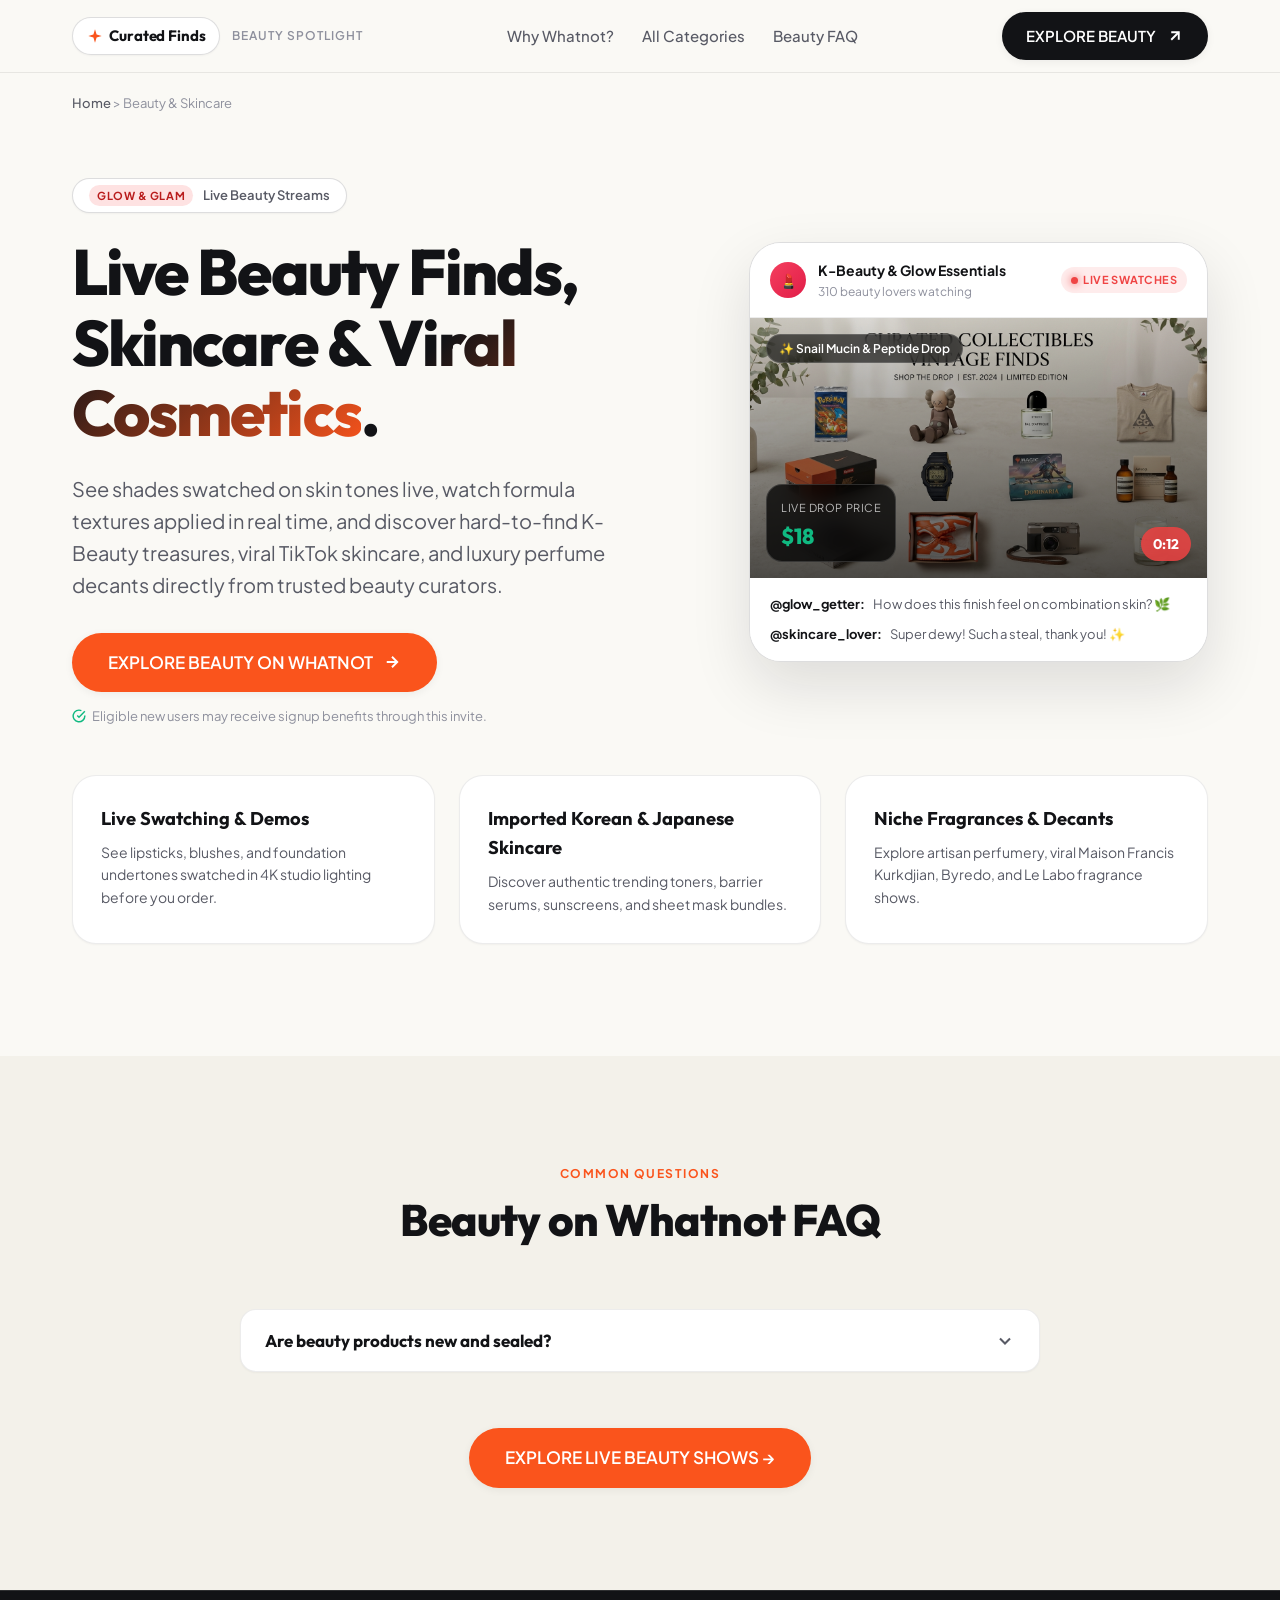
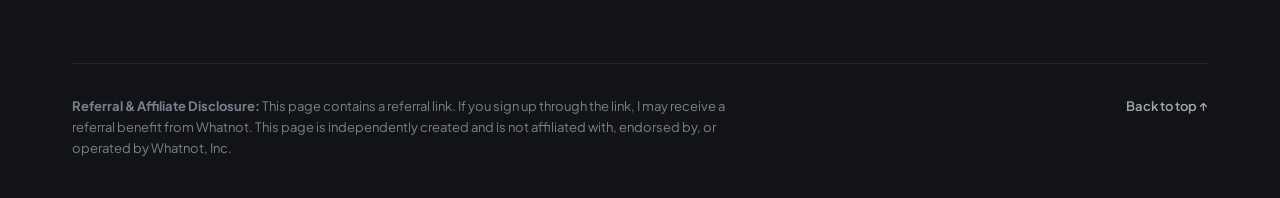
==== beauty/index.html @ 0fea1de8 "feat: complete Pinterest to Whatnot referral funnel and growth engine" ====
<!DOCTYPE html>
<html lang="en">
<head>
  <meta charset="UTF-8">
  <meta name="viewport" content="width=device-width, initial-scale=1.0">
  <title>Live Beauty Finds, Korean Skincare &amp; Viral Cosmetics | Whatnot</title>
  
  <meta name="description" content="Discover live beauty shopping. Korean skincare routines, viral cosmetics, luxury perfume drops, and self-care essentials streamed live on Whatnot.">
  <meta name="keywords" content="beauty finds, korean skincare, viral makeup, luxury perfume, live beauty shopping, whatnot beauty">
  <meta name="robots" content="index, follow">
  <link rel="canonical" href="https://yourusername.github.io/beauty/">

  <meta property="og:type" content="article">
  <meta property="og:site_name" content="Live Shopping Discovery">
  <meta property="og:title" content="Live Beauty Finds &amp; Skincare Drops | Whatnot">
  <meta property="og:description" content="Watch beauty creators swatch products live, demonstrate skincare textures, and offer limited drops.">
  <meta property="og:image" content="../assets/og-image.jpg">
  <meta property="og:url" content="https://whatnot.com/invite/gittles">

  <link rel="preconnect" href="https://fonts.googleapis.com">
  <link rel="preconnect" href="https://fonts.gstatic.com" crossorigin>
  <link href="https://fonts.googleapis.com/css2?family=Outfit:wght@500;600;700;800&family=Plus+Jakarta+Sans:wght@400;500;600;700&display=swap" rel="stylesheet">
  <link rel="stylesheet" href="../styles.css">

  <script type="application/ld+json">
  {
    "@context": "https://schema.org",
    "@type": "ItemPage",
    "name": "Live Beauty & Skincare Shopping on Whatnot",
    "description": "Curated guide to live Korean skincare, viral makeup, and fragrance streams.",
    "breadcrumb": "Home > Categories > Beauty"
  }
  </script>
</head>
<body>

  <a href="#main-content" class="skip-link">Skip to main content</a>

  <header class="site-header" id="header">
    <div class="container header-container">
      <div class="brand-logo-wrap">
        <a href="../" class="brand-badge">
          <svg class="icon-sparkle" width="16" height="16" viewBox="0 0 24 24" fill="currentColor">
            <path d="M12 2L14.39 9.61L22 12L14.39 14.39L12 22L9.61 14.39L2 12L9.61 9.61L12 2Z"/>
          </svg>
          <span>Curated Finds</span>
        </a>
        <span class="brand-subtext">Beauty Spotlight</span>
      </div>

      <nav aria-label="Main Navigation">
        <ul class="nav-links">
          <li><a href="../#about" class="nav-link">Why Whatnot?</a></li>
          <li><a href="../#categories" class="nav-link">All Categories</a></li>
          <li><a href="#faq" class="nav-link">Beauty FAQ</a></li>
        </ul>
      </nav>

      <div class="header-cta-wrap">
        <a href="https://whatnot.com/invite/gittles" target="_blank" rel="noopener noreferrer" class="btn-primary" id="beauty-nav-cta">
          <span>EXPLORE BEAUTY</span>
          <svg class="btn-icon" viewBox="0 0 24 24" fill="none" stroke="currentColor" stroke-width="2.5">
            <line x1="7" y1="17" x2="17" y2="7"></line>
            <polyline points="7 7 17 7 17 17"></polyline>
          </svg>
        </a>
      </div>
    </div>
  </header>

  <main id="main-content">
    <div class="container">
      <div class="breadcrumb-nav">
        <a href="../">Home</a> &gt; <span>Beauty &amp; Skincare</span>
      </div>
    </div>

    <!-- Category Hero -->
    <section class="category-hero">
      <div class="container">
        <div class="hero-grid">
          
          <div class="hero-content fade-up">
            <div class="hero-pill">
              <span class="hero-pill-badge" style="background:#FEE2E2; color:#B91C1C;">Glow &amp; Glam</span>
              <span>Live Beauty Streams</span>
            </div>

            <h1 class="hero-title">
              Live Beauty Finds, Skincare &amp; <span class="hero-title-highlight">Viral Cosmetics</span>.
            </h1>

            <p class="hero-subtitle">
              See shades swatched on skin tones live, watch formula textures applied in real time, and discover hard-to-find K-Beauty treasures, viral TikTok skincare, and luxury perfume decants directly from trusted beauty curators.
            </p>

            <div class="hero-cta-group">
              <a href="https://whatnot.com/invite/gittles" target="_blank" rel="noopener noreferrer" class="btn-primary btn-accent btn-large" id="beauty-hero-cta">
                <span>EXPLORE BEAUTY ON WHATNOT</span>
                <svg class="btn-icon" viewBox="0 0 24 24" fill="none" stroke="currentColor" stroke-width="2.5">
                  <line x1="5" y1="12" x2="19" y2="12"></line>
                  <polyline points="12 5 19 12 12 19"></polyline>
                </svg>
              </a>

              <div class="cta-disclaimer">
                <svg viewBox="0 0 24 24" fill="none" stroke="currentColor" stroke-width="2.5">
                  <path d="M22 11.08V12a10 10 0 1 1-5.93-9.14"></path>
                  <polyline points="22 4 12 14.01 9 11.01"></polyline>
                </svg>
                <span>Eligible new users may receive signup benefits through this invite.</span>
              </div>
            </div>
          </div>

          <!-- Visual Card -->
          <div class="hero-visual fade-up">
            <div class="hero-main-card">
              <div class="stream-header">
                <div class="stream-host">
                  <div class="stream-avatar" style="background: linear-gradient(135deg, #F43F5E, #E11D48);">💄</div>
                  <div class="stream-info">
                    <h4>K-Beauty &amp; Glow Essentials</h4>
                    <p>310 beauty lovers watching</p>
                  </div>
                </div>
                <div class="live-indicator"><span class="pulse-dot"></span> LIVE SWATCHES</div>
              </div>
              <div class="stream-visual-preview" style="background: #3B1E2B url('../assets/og-image.jpg') center/cover no-repeat;">
                <div class="preview-tag">✨ Snail Mucin &amp; Peptide Drop</div>
                <div class="preview-bid-overlay">
                  <div class="current-bid-box">
                    <span class="bid-label">Live Drop Price</span>
                    <div class="bid-value">$18</div>
                  </div>
                  <div class="timer-box">0:12</div>
                </div>
              </div>
              <div class="stream-chat-preview">
                <div class="chat-bubble">
                  <span class="chat-user">@glow_getter:</span>
                  <span class="chat-msg">How does this finish feel on combination skin? 🌿</span>
                </div>
                <div class="chat-bubble">
                  <span class="chat-user">@skincare_lover:</span>
                  <span class="chat-msg">Super dewy! Such a steal, thank you! ✨</span>
                </div>
              </div>
            </div>
          </div>

        </div>

        <div class="category-highlights-grid fade-up">
          <div class="cat-highlight-item">
            <h4>Live Swatching &amp; Demos</h4>
            <p>See lipsticks, blushes, and foundation undertones swatched in 4K studio lighting before you order.</p>
          </div>
          <div class="cat-highlight-item">
            <h4>Imported Korean &amp; Japanese Skincare</h4>
            <p>Discover authentic trending toners, barrier serums, sunscreens, and sheet mask bundles.</p>
          </div>
          <div class="cat-highlight-item">
            <h4>Niche Fragrances &amp; Decants</h4>
            <p>Explore artisan perfumery, viral Maison Francis Kurkdjian, Byredo, and Le Labo fragrance shows.</p>
          </div>
        </div>

      </div>
    </section>

    <!-- FAQ Section -->
    <section class="section section-alt" id="faq">
      <div class="container">
        <div class="section-header fade-up">
          <span class="section-tag">Common Questions</span>
          <h2 class="section-title">Beauty on Whatnot FAQ</h2>
        </div>

        <div class="faq-wrap fade-up">
          <div class="faq-item">
            <button class="faq-question" type="button">
              <span>Are beauty products new and sealed?</span>
              <svg class="faq-icon" viewBox="0 0 24 24" fill="none" stroke="currentColor" stroke-width="2.5"><polyline points="6 9 12 15 18 9"></polyline></svg>
            </button>
            <div class="faq-answer">
              <p>Yes. Sellers clearly display safety seals, batch codes, and expiration dates live on camera so you know every product is sealed and pristine.</p>
            </div>
          </div>
        </div>

        <div class="category-bottom-cta fade-up">
          <a href="https://whatnot.com/invite/gittles" target="_blank" rel="noopener noreferrer" class="btn-primary btn-accent btn-large" id="beauty-bottom-cta">
            <span>EXPLORE LIVE BEAUTY SHOWS &rarr;</span>
          </a>
        </div>
      </div>
    </section>

  </main>

  <div class="mobile-sticky-bar" id="mobile-sticky-cta">
    <div class="sticky-text">
      <span class="sticky-title">Explore Live Beauty</span>
      <span class="sticky-sub">Watch skincare &amp; makeup streams</span>
    </div>
    <a href="https://whatnot.com/invite/gittles" target="_blank" rel="noopener noreferrer" class="sticky-btn" id="mobile-sticky-beauty-btn">
      <span>Join Free &rarr;</span>
    </a>
  </div>

  <footer class="site-footer">
    <div class="container">
      <div class="footer-bottom">
        <p class="footer-disclaimer">
          <strong>Referral &amp; Affiliate Disclosure:</strong> This page contains a referral link. If you sign up through the link, I may receive a referral benefit from Whatnot. This page is independently created and is not affiliated with, endorsed by, or operated by Whatnot, Inc.
        </p>
        <a href="#header" class="back-to-top"><span>Back to top &uarr;</span></a>
      </div>
    </div>
  </footer>

  <script src="../script.js"></script>
  <script src="../analytics.js"></script>
</body>
</html>
---- styles.css ----
/* ==========================================================================
   WHATNOT PINTEREST LANDING PAGE - MODERN EDITORIAL DESIGN SYSTEM
   ========================================================================== */

:root {
  /* Color Palette - Refined Editorial Neutrals & Modern Accents */
  --bg-primary: #FAF9F5;
  --bg-secondary: #F3F1EA;
  --bg-card: #FFFFFF;
  --bg-card-hover: #FFFFFF;
  --bg-dark: #121316;
  --bg-dark-card: #1C1E24;
  
  --text-primary: #121316;
  --text-secondary: #585A65;
  --text-muted: #8E909D;
  --text-inverse: #FFFFFF;
  --text-inverse-muted: #A3A6B4;
  
  --accent-brand: #FA541C;
  --accent-brand-hover: #E0440E;
  --accent-brand-soft: #FFF2EB;
  --accent-live: #EF4444;
  --accent-emerald: #10B981;
  --accent-amber: #F59E0B;
  --accent-indigo: #6366F1;
  --accent-purple: #8B5CF6;
  
  --border-light: rgba(18, 19, 22, 0.08);
  --border-medium: rgba(18, 19, 22, 0.14);
  --border-dark: rgba(255, 255, 255, 0.12);
  
  /* Elevation & Shadows */
  --shadow-xs: 0 1px 2px rgba(18, 19, 22, 0.04);
  --shadow-sm: 0 2px 8px rgba(18, 19, 22, 0.06);
  --shadow-md: 0 8px 24px rgba(18, 19, 22, 0.08);
  --shadow-lg: 0 16px 40px rgba(18, 19, 22, 0.10);
  --shadow-xl: 0 24px 60px rgba(18, 19, 22, 0.12);
  --shadow-glow: 0 0 35px rgba(250, 84, 28, 0.25);
  
  /* Typography */
  --font-sans: 'Plus Jakarta Sans', -apple-system, BlinkMacSystemFont, 'Segoe UI', Roboto, sans-serif;
  --font-display: 'Outfit', -apple-system, BlinkMacSystemFont, sans-serif;
  
  /* Layout */
  --container-max: 1200px;
  --container-padding: clamp(1rem, 4vw, 2rem);
  --radius-sm: 8px;
  --radius-md: 16px;
  --radius-lg: 24px;
  --radius-xl: 32px;
  --radius-full: 9999px;
  
  /* Transitions */
  --transition-fast: 0.18s cubic-bezier(0.16, 1, 0.3, 1);
  --transition-smooth: 0.3s cubic-bezier(0.16, 1, 0.3, 1);
  --transition-slow: 0.6s cubic-bezier(0.16, 1, 0.3, 1);
}

/* Base Reset & Document Setup */
*, *::before, *::after {
  box-sizing: border-box;
  margin: 0;
  padding: 0;
}

html {
  scroll-behavior: smooth;
  -webkit-text-size-adjust: 100%;
  font-size: 16px;
}

body {
  font-family: var(--font-sans);
  background-color: var(--bg-primary);
  color: var(--text-primary);
  line-height: 1.6;
  overflow-x: hidden;
  -webkit-font-smoothing: antialiased;
  -moz-osx-font-smoothing: grayscale;
  padding-bottom: 70px; /* Space for mobile sticky CTA */
}

@media (min-width: 768px) {
  body {
    padding-bottom: 0;
  }
}

img, svg {
  display: block;
  max-width: 100%;
  height: auto;
}

a {
  color: inherit;
  text-decoration: none;
}

button {
  font-family: inherit;
  cursor: pointer;
  border: none;
  background: none;
}

/* Accessibility */
.skip-link {
  position: absolute;
  top: -60px;
  left: 20px;
  background: var(--text-primary);
  color: var(--text-inverse);
  padding: 10px 18px;
  z-index: 1000;
  border-radius: var(--radius-sm);
  font-weight: 600;
  transition: top var(--transition-fast);
}

.skip-link:focus {
  top: 20px;
}

.sr-only {
  position: absolute;
  width: 1px;
  height: 1px;
  padding: 0;
  margin: -1px;
  overflow: hidden;
  clip: rect(0, 0, 0, 0);
  white-space: nowrap;
  border: 0;
}

/* Container */
.container {
  width: 100%;
  max-width: var(--container-max);
  margin-left: auto;
  margin-right: auto;
  padding-left: var(--container-padding);
  padding-right: var(--container-padding);
}

/* ==========================================================================
   BANNER TICKER (Live Activity Simulation)
   ========================================================================== */
.live-ticker-wrap {
  background-color: var(--bg-dark);
  color: var(--text-inverse);
  padding: 8px 0;
  font-size: 0.8125rem;
  overflow: hidden;
  white-space: nowrap;
  position: relative;
  z-index: 40;
  border-bottom: 1px solid rgba(255, 255, 255, 0.08);
}

.ticker-track {
  display: inline-flex;
  gap: 3rem;
  animation: tickerSlide 38s linear infinite;
}

.ticker-track:hover {
  animation-play-state: paused;
}

.ticker-item {
  display: inline-flex;
  align-items: center;
  gap: 0.6rem;
  font-weight: 500;
  color: var(--text-inverse-muted);
}

.ticker-item strong {
  color: var(--text-inverse);
}

.pulse-dot {
  width: 7px;
  height: 7px;
  background-color: var(--accent-live);
  border-radius: 50%;
  box-shadow: 0 0 8px var(--accent-live);
  animation: pulse 1.8s infinite ease-in-out;
}

.pulse-dot.green {
  background-color: var(--accent-emerald);
  box-shadow: 0 0 8px var(--accent-emerald);
}

@keyframes tickerSlide {
  0% { transform: translateX(0); }
  100% { transform: translateX(-50%); }
}

@keyframes pulse {
  0%, 100% { transform: scale(1); opacity: 1; }
  50% { transform: scale(1.4); opacity: 0.6; }
}

/* ==========================================================================
   NAVIGATION BAR
   ========================================================================== */
.site-header {
  position: sticky;
  top: 0;
  z-index: 50;
  background: rgba(250, 249, 245, 0.92);
  backdrop-filter: blur(16px);
  -webkit-backdrop-filter: blur(16px);
  border-bottom: 1px solid var(--border-light);
  transition: all var(--transition-smooth);
}

.header-container {
  display: flex;
  align-items: center;
  justify-content: space-between;
  height: 72px;
}

.brand-logo-wrap {
  display: flex;
  align-items: center;
  gap: 0.75rem;
}

.brand-badge {
  display: inline-flex;
  align-items: center;
  gap: 0.4rem;
  background: var(--bg-card);
  border: 1px solid var(--border-medium);
  padding: 6px 14px;
  border-radius: var(--radius-full);
  font-family: var(--font-display);
  font-size: 0.9375rem;
  font-weight: 700;
  letter-spacing: -0.01em;
  box-shadow: var(--shadow-xs);
  color: var(--text-primary);
}

.brand-badge .icon-sparkle {
  color: var(--accent-brand);
}

.brand-subtext {
  font-size: 0.75rem;
  font-weight: 600;
  text-transform: uppercase;
  letter-spacing: 0.08em;
  color: var(--text-muted);
  display: none;
}

@media (min-width: 640px) {
  .brand-subtext {
    display: inline-block;
  }
}

.nav-links {
  display: none;
  align-items: center;
  gap: 1.75rem;
  list-style: none;
}

@media (min-width: 960px) {
  .nav-links {
    display: flex;
  }
}

.nav-link {
  font-size: 0.9375rem;
  font-weight: 500;
  color: var(--text-secondary);
  transition: color var(--transition-fast);
  position: relative;
  padding: 4px 0;
}

.nav-link:hover {
  color: var(--text-primary);
}

.nav-link::after {
  content: '';
  position: absolute;
  bottom: 0;
  left: 0;
  width: 0%;
  height: 2px;
  background: var(--accent-brand);
  transition: width var(--transition-fast);
  border-radius: 2px;
}

.nav-link:hover::after {
  width: 100%;
}

.header-cta-wrap {
  display: flex;
  align-items: center;
  gap: 1rem;
}

/* Primary Button Styles */
.btn-primary {
  display: inline-flex;
  align-items: center;
  justify-content: center;
  gap: 0.6rem;
  background: var(--text-primary);
  color: var(--text-inverse);
  font-family: var(--font-sans);
  font-size: 0.9375rem;
  font-weight: 600;
  padding: 12px 24px;
  border-radius: var(--radius-full);
  transition: all var(--transition-fast);
  box-shadow: var(--shadow-sm);
  cursor: pointer;
  position: relative;
  overflow: hidden;
  text-align: center;
}

.btn-primary::before {
  content: '';
  position: absolute;
  top: 0;
  left: -100%;
  width: 100%;
  height: 100%;
  background: linear-gradient(90deg, transparent, rgba(255, 255, 255, 0.18), transparent);
  transition: left 0.6s ease;
}

.btn-primary:hover {
  background: #000000;
  transform: translateY(-2px);
  box-shadow: var(--shadow-md);
  color: var(--text-inverse);
}

.btn-primary:hover::before {
  left: 100%;
}

.btn-accent {
  background: var(--accent-brand);
  color: #FFFFFF;
}

.btn-accent:hover {
  background: var(--accent-brand-hover);
  box-shadow: var(--shadow-glow);
}

.btn-large {
  padding: 16px 36px;
  font-size: 1.0625rem;
}

.btn-icon {
  width: 18px;
  height: 18px;
  transition: transform var(--transition-fast);
}

.btn-primary:hover .btn-icon {
  transform: translateX(3px);
}

/* ==========================================================================
   HERO SECTION (Editorial, High-Impact)
   ========================================================================== */
.hero-section {
  padding: clamp(3rem, 7vw, 6rem) 0 clamp(3rem, 6vw, 4.5rem);
  position: relative;
}

.hero-grid {
  display: grid;
  grid-template-columns: 1fr;
  gap: 3.5rem;
  align-items: center;
}

@media (min-width: 1024px) {
  .hero-grid {
    grid-template-columns: 1.15fr 0.85fr;
  }
}

.hero-content {
  display: flex;
  flex-direction: column;
  align-items: flex-start;
}

.hero-pill {
  display: inline-flex;
  align-items: center;
  gap: 0.6rem;
  background: var(--bg-card);
  border: 1px solid var(--border-medium);
  padding: 6px 16px;
  border-radius: var(--radius-full);
  font-size: 0.8125rem;
  font-weight: 600;
  color: var(--text-secondary);
  margin-bottom: 1.5rem;
  box-shadow: var(--shadow-xs);
}

.hero-pill-badge {
  background: var(--accent-brand-soft);
  color: var(--accent-brand);
  font-size: 0.6875rem;
  font-weight: 700;
  text-transform: uppercase;
  padding: 2px 8px;
  border-radius: var(--radius-full);
  letter-spacing: 0.05em;
}

.hero-title {
  font-family: var(--font-display);
  font-size: clamp(2.35rem, 5vw, 4rem);
  line-height: 1.1;
  font-weight: 800;
  letter-spacing: -0.03em;
  color: var(--text-primary);
  margin-bottom: 1.5rem;
}

.hero-title-highlight {
  background: linear-gradient(135deg, #121316 20%, var(--accent-brand) 100%);
  -webkit-background-clip: text;
  -webkit-text-fill-color: transparent;
}

.hero-subtitle {
  font-size: clamp(1.0625rem, 1.8vw, 1.25rem);
  line-height: 1.6;
  color: var(--text-secondary);
  margin-bottom: 2rem;
  max-width: 580px;
}

.hero-cta-group {
  display: flex;
  flex-direction: column;
  align-items: flex-start;
  gap: 0.875rem;
  width: 100%;
}

@media (min-width: 480px) {
  .hero-cta-group {
    width: auto;
  }
}

.cta-disclaimer {
  font-size: 0.8125rem;
  color: var(--text-muted);
  display: flex;
  align-items: center;
  gap: 0.4rem;
}

.cta-disclaimer svg {
  width: 14px;
  height: 14px;
  color: var(--accent-emerald);
  flex-shrink: 0;
}

.hero-stats-row {
  display: flex;
  flex-wrap: wrap;
  gap: 1.5rem 2.5rem;
  margin-top: 2.75rem;
  padding-top: 2rem;
  border-top: 1px solid var(--border-light);
  width: 100%;
}

.hero-stat-item {
  display: flex;
  flex-direction: column;
}

.stat-number {
  font-family: var(--font-display);
  font-size: 1.5rem;
  font-weight: 700;
  color: var(--text-primary);
  line-height: 1.2;
}

.stat-label {
  font-size: 0.8125rem;
  color: var(--text-secondary);
  font-weight: 500;
}

/* Hero Visual / Mockup Card */
.hero-visual {
  position: relative;
}

.hero-card-stack {
  position: relative;
  width: 100%;
  max-width: 440px;
  margin: 0 auto;
}

.hero-main-card {
  background: var(--bg-card);
  border-radius: var(--radius-xl);
  border: 1px solid var(--border-medium);
  box-shadow: var(--shadow-xl);
  overflow: hidden;
  transition: transform var(--transition-smooth);
}

.hero-main-card:hover {
  transform: translateY(-4px);
}

.stream-header {
  padding: 16px 20px;
  background: rgba(255, 255, 255, 0.95);
  display: flex;
  align-items: center;
  justify-content: space-between;
  border-bottom: 1px solid var(--border-light);
}

.stream-host {
  display: flex;
  align-items: center;
  gap: 0.75rem;
}

.stream-avatar {
  width: 36px;
  height: 36px;
  border-radius: 50%;
  background: linear-gradient(135deg, #FF6B6B, #FA541C);
  display: flex;
  align-items: center;
  justify-content: center;
  color: white;
  font-weight: 700;
  font-size: 0.875rem;
}

.stream-info h4 {
  font-size: 0.875rem;
  font-weight: 700;
  color: var(--text-primary);
}

.stream-info p {
  font-size: 0.75rem;
  color: var(--text-muted);
}

.live-indicator {
  display: inline-flex;
  align-items: center;
  gap: 0.35rem;
  background: rgba(239, 68, 68, 0.1);
  color: var(--accent-live);
  padding: 4px 10px;
  border-radius: var(--radius-full);
  font-size: 0.6875rem;
  font-weight: 700;
  letter-spacing: 0.04em;
  text-transform: uppercase;
}

.stream-visual-preview {
  position: relative;
  height: 260px;
  background: #EFEFE9 url('assets/og-image.jpg') center/cover no-repeat;
  display: flex;
  flex-direction: column;
  justify-content: space-between;
  padding: 16px;
}

.stream-visual-preview::after {
  content: '';
  position: absolute;
  inset: 0;
  background: linear-gradient(to bottom, rgba(0,0,0,0.1) 0%, rgba(0,0,0,0.65) 100%);
}

.preview-tag {
  position: relative;
  z-index: 2;
  align-self: flex-start;
  background: rgba(0, 0, 0, 0.6);
  backdrop-filter: blur(8px);
  color: white;
  padding: 4px 12px;
  border-radius: var(--radius-full);
  font-size: 0.75rem;
  font-weight: 600;
  border: 1px solid rgba(255, 255, 255, 0.15);
}

.preview-bid-overlay {
  position: relative;
  z-index: 2;
  display: flex;
  align-items: flex-end;
  justify-content: space-between;
  color: white;
}

.current-bid-box {
  background: rgba(0, 0, 0, 0.75);
  backdrop-filter: blur(10px);
  padding: 8px 14px;
  border-radius: var(--radius-md);
  border: 1px solid rgba(255, 255, 255, 0.15);
}

.bid-label {
  font-size: 0.6875rem;
  text-transform: uppercase;
  letter-spacing: 0.05em;
  color: rgba(255, 255, 255, 0.7);
}

.bid-value {
  font-family: var(--font-display);
  font-size: 1.35rem;
  font-weight: 800;
  color: #10B981;
}

.timer-box {
  background: rgba(239, 68, 68, 0.85);
  backdrop-filter: blur(10px);
  padding: 6px 12px;
  border-radius: var(--radius-full);
  font-family: var(--font-display);
  font-weight: 700;
  font-size: 0.875rem;
  display: flex;
  align-items: center;
  gap: 0.35rem;
}

.stream-chat-preview {
  padding: 16px 20px;
  display: flex;
  flex-direction: column;
  gap: 0.6rem;
  background: var(--bg-card);
}

.chat-bubble {
  display: flex;
  align-items: center;
  gap: 0.5rem;
  font-size: 0.8125rem;
}

.chat-user {
  font-weight: 700;
  color: var(--text-primary);
}

.chat-msg {
  color: var(--text-secondary);
}

.floating-badge {
  position: absolute;
  bottom: -15px;
  right: -15px;
  background: var(--bg-dark);
  color: white;
  padding: 10px 18px;
  border-radius: var(--radius-lg);
  box-shadow: var(--shadow-lg);
  display: flex;
  align-items: center;
  gap: 0.6rem;
  font-size: 0.8125rem;
  font-weight: 600;
  border: 1px solid var(--border-dark);
  animation: floatBounce 4s ease-in-out infinite;
}

@keyframes floatBounce {
  0%, 100% { transform: translateY(0); }
  50% { transform: translateY(-8px); }
}

/* ==========================================================================
   SECTION COMMON HEADERS
   ========================================================================== */
.section {
  padding: clamp(4rem, 8vw, 6.5rem) 0;
  position: relative;
}

.section-alt {
  background-color: var(--bg-secondary);
}

.section-header {
  text-align: center;
  max-width: 680px;
  margin: 0 auto clamp(2.5rem, 5vw, 4rem);
}

.section-tag {
  display: inline-block;
  font-size: 0.75rem;
  font-weight: 700;
  text-transform: uppercase;
  letter-spacing: 0.12em;
  color: var(--accent-brand);
  margin-bottom: 0.75rem;
}

.section-title {
  font-family: var(--font-display);
  font-size: clamp(2rem, 3.8vw, 2.75rem);
  font-weight: 800;
  line-height: 1.15;
  letter-spacing: -0.02em;
  color: var(--text-primary);
  margin-bottom: 1rem;
}

.section-description {
  font-size: clamp(1rem, 1.6vw, 1.125rem);
  color: var(--text-secondary);
  line-height: 1.65;
}

/* ==========================================================================
   "HOW IT WORKS" 3-STEP VISUAL GUIDE
   ========================================================================== */
.how-it-works-grid {
  display: grid;
  grid-template-columns: 1fr;
  gap: 1.5rem;
  margin-bottom: 3rem;
}

@media (min-width: 768px) {
  .how-it-works-grid {
    grid-template-columns: repeat(3, 1fr);
  }
}

.step-card {
  background: var(--bg-card);
  border: 1px solid var(--border-light);
  border-radius: var(--radius-lg);
  padding: clamp(2rem, 3vw, 2.75rem) clamp(1.5rem, 2.5vw, 2rem);
  box-shadow: var(--shadow-sm);
  position: relative;
  transition: all var(--transition-smooth);
}

.step-card:hover {
  transform: translateY(-5px);
  box-shadow: var(--shadow-lg);
  border-color: var(--border-medium);
}

.step-number {
  font-family: var(--font-display);
  font-size: 2.75rem;
  font-weight: 800;
  color: var(--accent-brand);
  line-height: 1;
  margin-bottom: 1rem;
}

.step-card h3 {
  font-family: var(--font-display);
  font-size: 1.25rem;
  font-weight: 700;
  color: var(--text-primary);
  margin-bottom: 0.6rem;
}

.step-card p {
  font-size: 0.9375rem;
  color: var(--text-secondary);
  line-height: 1.6;
}

.how-it-works-cta-wrap {
  text-align: center;
  margin-top: 2.5rem;
}

/* ==========================================================================
   DISCOVERY CATEGORIES SECTION (Pinterest Visual Cards)
   ========================================================================== */
.categories-grid {
  display: grid;
  grid-template-columns: repeat(1, 1fr);
  gap: 1.5rem;
}

@media (min-width: 580px) {
  .categories-grid {
    grid-template-columns: repeat(2, 1fr);
  }
}

@media (min-width: 1024px) {
  .categories-grid {
    grid-template-columns: repeat(4, 1fr);
  }
}

.category-card {
  background: var(--bg-card);
  border: 1px solid var(--border-light);
  border-radius: var(--radius-lg);
  overflow: hidden;
  transition: all var(--transition-smooth);
  display: flex;
  flex-direction: column;
  box-shadow: var(--shadow-xs);
  position: relative;
  text-decoration: none;
}

.category-card:hover {
  transform: translateY(-6px);
  box-shadow: var(--shadow-lg);
  border-color: rgba(250, 84, 28, 0.3);
}

.category-visual {
  height: 150px;
  position: relative;
  display: flex;
  align-items: center;
  justify-content: center;
  overflow: hidden;
}

/* Gradients for Category Visuals */
.cat-bg-tcg { background: linear-gradient(135deg, #FFE8D6, #FFCBA4); color: #C84B00; }
.cat-bg-sneakers { background: linear-gradient(135deg, #E0F2FE, #BAE6FD); color: #0369A1; }
.cat-bg-fashion { background: linear-gradient(135deg, #FCE7F3, #FBCFE8); color: #BE185D; }
.cat-bg-collectibles { background: linear-gradient(135deg, #EDE9FE, #DDD6FE); color: #6D28D9; }
.cat-bg-beauty { background: linear-gradient(135deg, #FEE2E2, #FECACA); color: #B91C1C; }
.cat-bg-vintage { background: linear-gradient(135deg, #FEF3C7, #FDE68A); color: #B45309; }
.cat-bg-electronics { background: linear-gradient(135deg, #E2E8F0, #CBD5E1); color: #334155; }
.cat-bg-deals { background: linear-gradient(135deg, #D1FAE5, #A7F3D0); color: #047857; }

.category-icon-big {
  width: 58px;
  height: 58px;
  transition: transform var(--transition-smooth);
}

.category-card:hover .category-icon-big {
  transform: scale(1.15) translateY(-3px);
}

.category-live-pill {
  position: absolute;
  top: 12px;
  right: 12px;
  background: rgba(255, 255, 255, 0.92);
  backdrop-filter: blur(6px);
  padding: 4px 10px;
  border-radius: var(--radius-full);
  font-size: 0.6875rem;
  font-weight: 700;
  display: flex;
  align-items: center;
  gap: 0.35rem;
  color: var(--text-primary);
  box-shadow: var(--shadow-xs);
}

.category-body {
  padding: 1.25rem;
  display: flex;
  flex-direction: column;
  flex-grow: 1;
}

.category-body h3 {
  font-family: var(--font-display);
  font-size: 1.125rem;
  font-weight: 700;
  color: var(--text-primary);
  margin-bottom: 0.4rem;
  letter-spacing: -0.01em;
}

.category-body p {
  font-size: 0.8125rem;
  color: var(--text-secondary);
  margin-bottom: 1rem;
  line-height: 1.5;
  flex-grow: 1;
}

.category-tags {
  display: flex;
  flex-wrap: wrap;
  gap: 0.35rem;
  margin-bottom: 1rem;
}

.cat-tag {
  background: var(--bg-secondary);
  font-size: 0.6875rem;
  font-weight: 600;
  color: var(--text-secondary);
  padding: 3px 8px;
  border-radius: 4px;
}

.category-action {
  font-size: 0.8125rem;
  font-weight: 700;
  color: var(--accent-brand);
  display: inline-flex;
  align-items: center;
  gap: 0.35rem;
  transition: gap var(--transition-fast);
}

.category-card:hover .category-action {
  gap: 0.6rem;
}

.category-bottom-cta {
  margin-top: 3.5rem;
  text-align: center;
}

/* ==========================================================================
   WHY PEOPLE ARE HOOKED (BENEFITS)
   ========================================================================== */
.benefits-grid {
  display: grid;
  grid-template-columns: 1fr;
  gap: 1.5rem;
}

@media (min-width: 640px) {
  .benefits-grid {
    grid-template-columns: repeat(2, 1fr);
  }
}

@media (min-width: 1024px) {
  .benefits-grid {
    grid-template-columns: repeat(4, 1fr);
  }
}

.benefit-card {
  background: var(--bg-card);
  border: 1px solid var(--border-light);
  border-radius: var(--radius-lg);
  padding: clamp(1.5rem, 2.5vw, 2rem);
  box-shadow: var(--shadow-xs);
  transition: all var(--transition-smooth);
  position: relative;
}

.benefit-card:hover {
  transform: translateY(-4px);
  box-shadow: var(--shadow-md);
  border-color: var(--border-medium);
}

.benefit-number {
  font-family: var(--font-display);
  font-size: 2.25rem;
  font-weight: 800;
  color: var(--accent-brand-soft);
  -webkit-text-stroke: 1px rgba(250, 84, 28, 0.4);
  line-height: 1;
  margin-bottom: 1rem;
}

.benefit-card h3 {
  font-family: var(--font-display);
  font-size: 1.2rem;
  font-weight: 700;
  color: var(--text-primary);
  margin-bottom: 0.6rem;
  letter-spacing: -0.01em;
}

.benefit-card p {
  font-size: 0.875rem;
  color: var(--text-secondary);
  line-height: 1.6;
}

/* ==========================================================================
   MID-PAGE INVITATION BANNER
   ========================================================================== */
.invite-banner {
  margin: clamp(3rem, 6vw, 4.5rem) 0;
}

.invite-banner-card {
  background: linear-gradient(135deg, #1C1E24 0%, #121316 100%);
  border-radius: var(--radius-xl);
  padding: clamp(2rem, 5vw, 3.5rem);
  color: white;
  position: relative;
  overflow: hidden;
  border: 1px solid var(--border-dark);
  box-shadow: var(--shadow-xl);
}

.invite-banner-card::before {
  content: '';
  position: absolute;
  top: -50%;
  right: -20%;
  width: 400px;
  height: 400px;
  background: radial-gradient(circle, rgba(250, 84, 28, 0.25) 0%, transparent 70%);
  filter: blur(40px);
  pointer-events: none;
}

.invite-banner-inner {
  position: relative;
  z-index: 2;
  display: flex;
  flex-direction: column;
  align-items: flex-start;
  gap: 1.5rem;
  max-width: 680px;
}

@media (min-width: 880px) {
  .invite-banner-inner {
    flex-direction: row;
    align-items: center;
    justify-content: space-between;
    max-width: 100%;
  }
}

.invite-banner-text h3 {
  font-family: var(--font-display);
  font-size: clamp(1.5rem, 3vw, 2rem);
  font-weight: 800;
  letter-spacing: -0.02em;
  margin-bottom: 0.5rem;
}

.invite-banner-text p {
  color: var(--text-inverse-muted);
  font-size: 0.9375rem;
  line-height: 1.6;
}

/* ==========================================================================
   FAQ SECTION (Interactive Accordion)
   ========================================================================== */
.faq-wrap {
  max-width: 800px;
  margin: 0 auto;
  display: flex;
  flex-direction: column;
  gap: 1rem;
}

.faq-item {
  background: var(--bg-card);
  border: 1px solid var(--border-light);
  border-radius: var(--radius-md);
  overflow: hidden;
  transition: all var(--transition-fast);
  box-shadow: var(--shadow-xs);
}

.faq-item:hover {
  border-color: var(--border-medium);
}

.faq-item.active {
  border-color: rgba(250, 84, 28, 0.4);
  box-shadow: var(--shadow-sm);
}

.faq-question {
  width: 100%;
  padding: 1.25rem 1.5rem;
  text-align: left;
  display: flex;
  align-items: center;
  justify-content: space-between;
  font-family: var(--font-display);
  font-size: 1.0625rem;
  font-weight: 700;
  color: var(--text-primary);
  cursor: pointer;
  background: transparent;
  gap: 1rem;
}

.faq-question:focus-visible {
  outline: 2px solid var(--accent-brand);
  outline-offset: -2px;
}

.faq-icon {
  width: 20px;
  height: 20px;
  flex-shrink: 0;
  color: var(--text-secondary);
  transition: transform var(--transition-fast);
}

.faq-item.active .faq-icon {
  transform: rotate(180deg);
  color: var(--accent-brand);
}

.faq-answer {
  max-height: 0;
  overflow: hidden;
  transition: max-height 0.35s cubic-bezier(0.16, 1, 0.3, 1), padding 0.35s ease;
  padding: 0 1.5rem;
  color: var(--text-secondary);
  font-size: 0.9375rem;
  line-height: 1.65;
}

.faq-item.active .faq-answer {
  padding-bottom: 1.25rem;
}

/* ==========================================================================
   FINAL STRONG CTA SECTION
   ========================================================================== */
.final-cta-section {
  padding: clamp(4rem, 8vw, 6.5rem) 0;
  text-align: center;
  position: relative;
}

.final-cta-card {
  background: var(--bg-card);
  border: 1px solid var(--border-medium);
  border-radius: var(--radius-xl);
  padding: clamp(3rem, 6vw, 5rem) clamp(1.5rem, 4vw, 3rem);
  box-shadow: var(--shadow-xl);
  max-width: 900px;
  margin: 0 auto;
  position: relative;
  overflow: hidden;
}

.final-cta-card::before {
  content: '';
  position: absolute;
  top: 0;
  left: 0;
  right: 0;
  height: 4px;
  background: linear-gradient(90deg, #FA541C, #6366F1, #10B981, #FA541C);
}

.final-cta-card h2 {
  font-family: var(--font-display);
  font-size: clamp(2.25rem, 4.5vw, 3.25rem);
  font-weight: 800;
  letter-spacing: -0.02em;
  color: var(--text-primary);
  margin-bottom: 1rem;
}

.final-cta-card p {
  font-size: clamp(1.0625rem, 1.8vw, 1.25rem);
  color: var(--text-secondary);
  max-width: 560px;
  margin: 0 auto 2.25rem;
  line-height: 1.6;
}

.final-cta-btn-wrap {
  display: flex;
  flex-direction: column;
  align-items: center;
  gap: 0.875rem;
}

/* ==========================================================================
   MOBILE STICKY BOTTOM CTA BAR
   ========================================================================== */
.mobile-sticky-bar {
  position: fixed;
  bottom: 0;
  left: 0;
  right: 0;
  background: rgba(18, 19, 22, 0.95);
  backdrop-filter: blur(12px);
  -webkit-backdrop-filter: blur(12px);
  padding: 12px 16px;
  display: flex;
  align-items: center;
  justify-content: space-between;
  gap: 12px;
  z-index: 99;
  border-top: 1px solid var(--border-dark);
  box-shadow: 0 -4px 20px rgba(0, 0, 0, 0.25);
  transform: translateY(100%);
  transition: transform 0.3s cubic-bezier(0.16, 1, 0.3, 1);
}

.mobile-sticky-bar.active {
  transform: translateY(0);
}

@media (min-width: 768px) {
  .mobile-sticky-bar {
    display: none !important;
  }
}

.sticky-text {
  display: flex;
  flex-direction: column;
}

.sticky-title {
  color: #FFFFFF;
  font-size: 0.8125rem;
  font-weight: 700;
}

.sticky-sub {
  color: #A3A6B4;
  font-size: 0.6875rem;
}

.sticky-btn {
  background: var(--accent-brand);
  color: white;
  font-size: 0.8125rem;
  font-weight: 700;
  padding: 8px 18px;
  border-radius: var(--radius-full);
  white-space: nowrap;
}

/* ==========================================================================
   CATEGORY PAGE SPECIFIC STYLING
   ========================================================================== */
.breadcrumb-nav {
  padding: 1.25rem 0 0;
  font-size: 0.8125rem;
  color: var(--text-muted);
}

.breadcrumb-nav a {
  color: var(--text-secondary);
  font-weight: 500;
}

.breadcrumb-nav a:hover {
  color: var(--accent-brand);
}

.category-hero {
  padding: clamp(2.5rem, 5vw, 4.5rem) 0;
}

.category-highlights-grid {
  display: grid;
  grid-template-columns: 1fr;
  gap: 1.5rem;
  margin: 3rem 0;
}

@media (min-width: 640px) {
  .category-highlights-grid {
    grid-template-columns: repeat(3, 1fr);
  }
}

.cat-highlight-item {
  background: var(--bg-card);
  border: 1px solid var(--border-light);
  border-radius: var(--radius-lg);
  padding: 1.75rem;
  box-shadow: var(--shadow-xs);
}

.cat-highlight-item h4 {
  font-family: var(--font-display);
  font-size: 1.15rem;
  font-weight: 700;
  margin-bottom: 0.5rem;
}

.cat-highlight-item p {
  font-size: 0.875rem;
  color: var(--text-secondary);
}

/* ==========================================================================
   FOOTER
   ========================================================================== */
.site-footer {
  background-color: var(--bg-dark);
  color: var(--text-inverse-muted);
  padding: clamp(3rem, 6vw, 4.5rem) 0 2.5rem;
  border-top: 1px solid var(--border-dark);
  font-size: 0.875rem;
}

.footer-grid {
  display: grid;
  grid-template-columns: 1fr;
  gap: 2.5rem;
  margin-bottom: 3rem;
}

@media (min-width: 768px) {
  .footer-grid {
    grid-template-columns: 1.5fr 1fr 1fr 1fr;
  }
}

.footer-brand h4 {
  font-family: var(--font-display);
  font-size: 1.125rem;
  color: var(--text-inverse);
  font-weight: 700;
  margin-bottom: 0.75rem;
  display: flex;
  align-items: center;
  gap: 0.5rem;
}

.footer-brand p {
  line-height: 1.6;
  max-width: 320px;
}

.footer-col h5 {
  color: var(--text-inverse);
  font-size: 0.9375rem;
  font-weight: 700;
  margin-bottom: 1rem;
  letter-spacing: 0.02em;
}

.footer-links {
  list-style: none;
  display: flex;
  flex-direction: column;
  gap: 0.6rem;
}

.footer-links a {
  color: var(--text-inverse-muted);
  transition: color var(--transition-fast);
}

.footer-links a:hover {
  color: var(--text-inverse);
}

.footer-bottom {
  padding-top: 2rem;
  border-top: 1px solid rgba(255, 255, 255, 0.08);
  display: flex;
  flex-direction: column;
  gap: 1.25rem;
  font-size: 0.8125rem;
  line-height: 1.6;
}

@media (min-width: 768px) {
  .footer-bottom {
    flex-direction: row;
    justify-content: space-between;
    align-items: flex-start;
  }
}

.footer-disclaimer {
  max-width: 680px;
  color: #7D8090;
}

.back-to-top {
  display: inline-flex;
  align-items: center;
  gap: 0.4rem;
  color: var(--text-inverse-muted);
  font-weight: 600;
  transition: color var(--transition-fast);
}

.back-to-top:hover {
  color: var(--text-inverse);
}

/* ==========================================================================
   SCROLL REVEAL ANIMATIONS
   ========================================================================== */
.fade-up {
  opacity: 0;
  transform: translateY(24px);
  transition: opacity 0.6s cubic-bezier(0.16, 1, 0.3, 1), transform 0.6s cubic-bezier(0.16, 1, 0.3, 1);
}

.fade-up.visible {
  opacity: 1;
  transform: translateY(0);
}
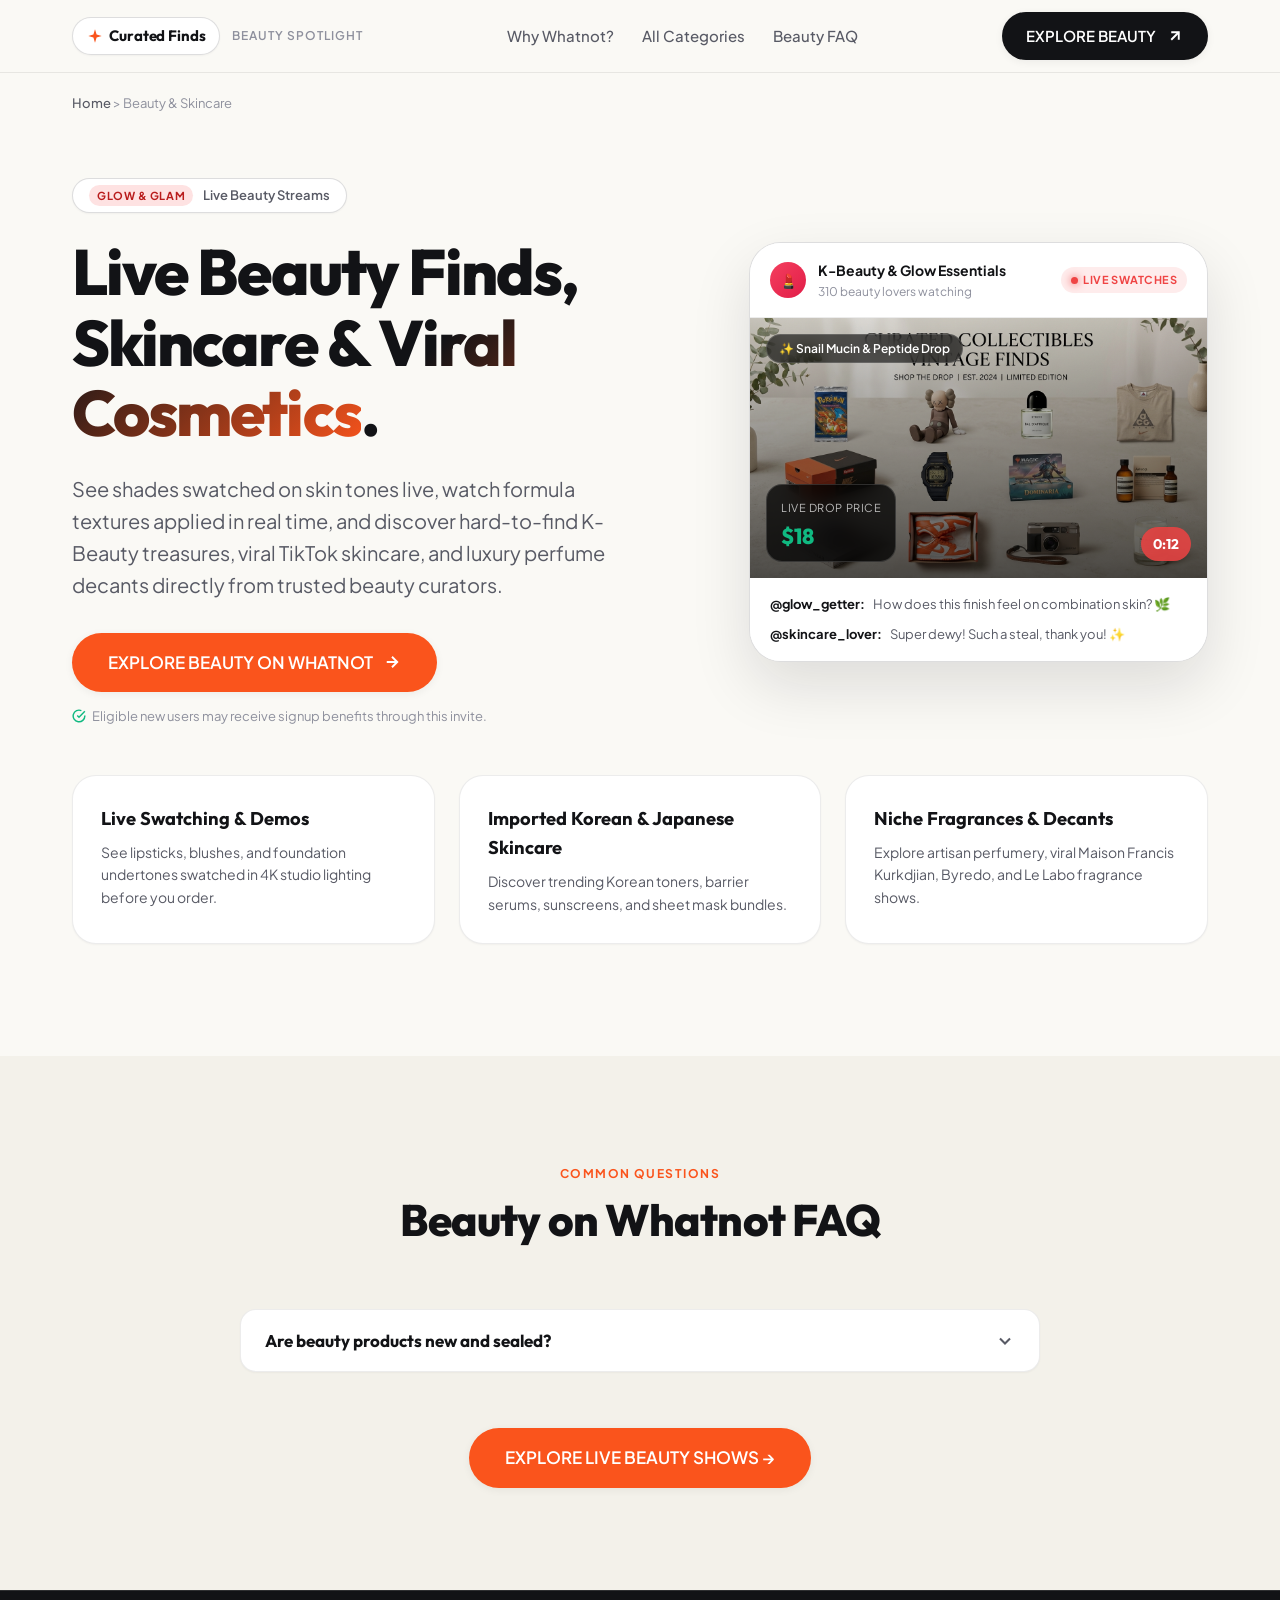
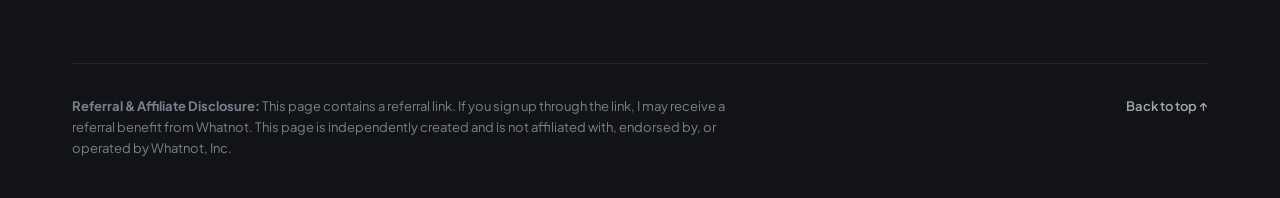
==== commit 36310827: "chore: audit and soften production claims for advertising compliance" ====
--- a/beauty/index.html
+++ b/beauty/index.html
@@ -158,7 +158,7 @@
           </div>
           <div class="cat-highlight-item">
             <h4>Imported Korean &amp; Japanese Skincare</h4>
-            <p>Discover authentic trending toners, barrier serums, sunscreens, and sheet mask bundles.</p>
+            <p>Discover trending Korean toners, barrier serums, sunscreens, and sheet mask bundles.</p>
           </div>
           <div class="cat-highlight-item">
             <h4>Niche Fragrances &amp; Decants</h4>
